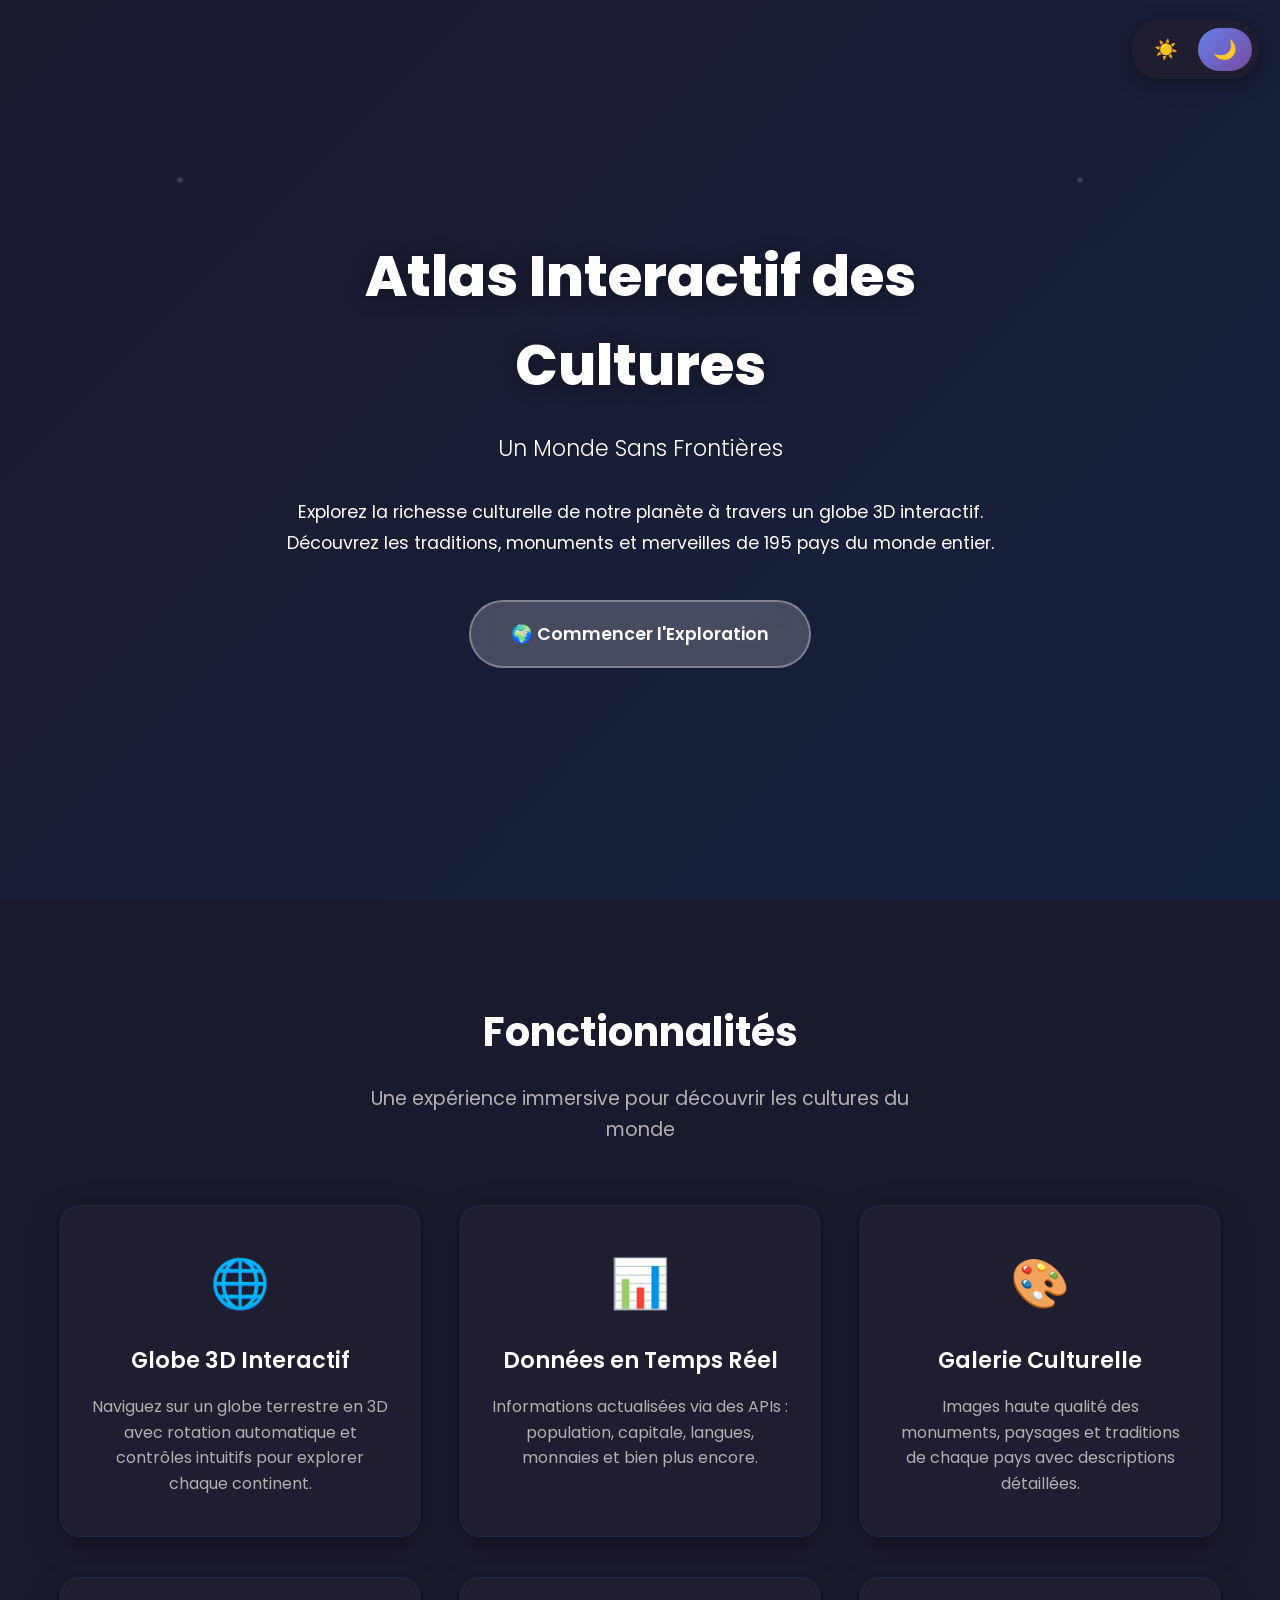
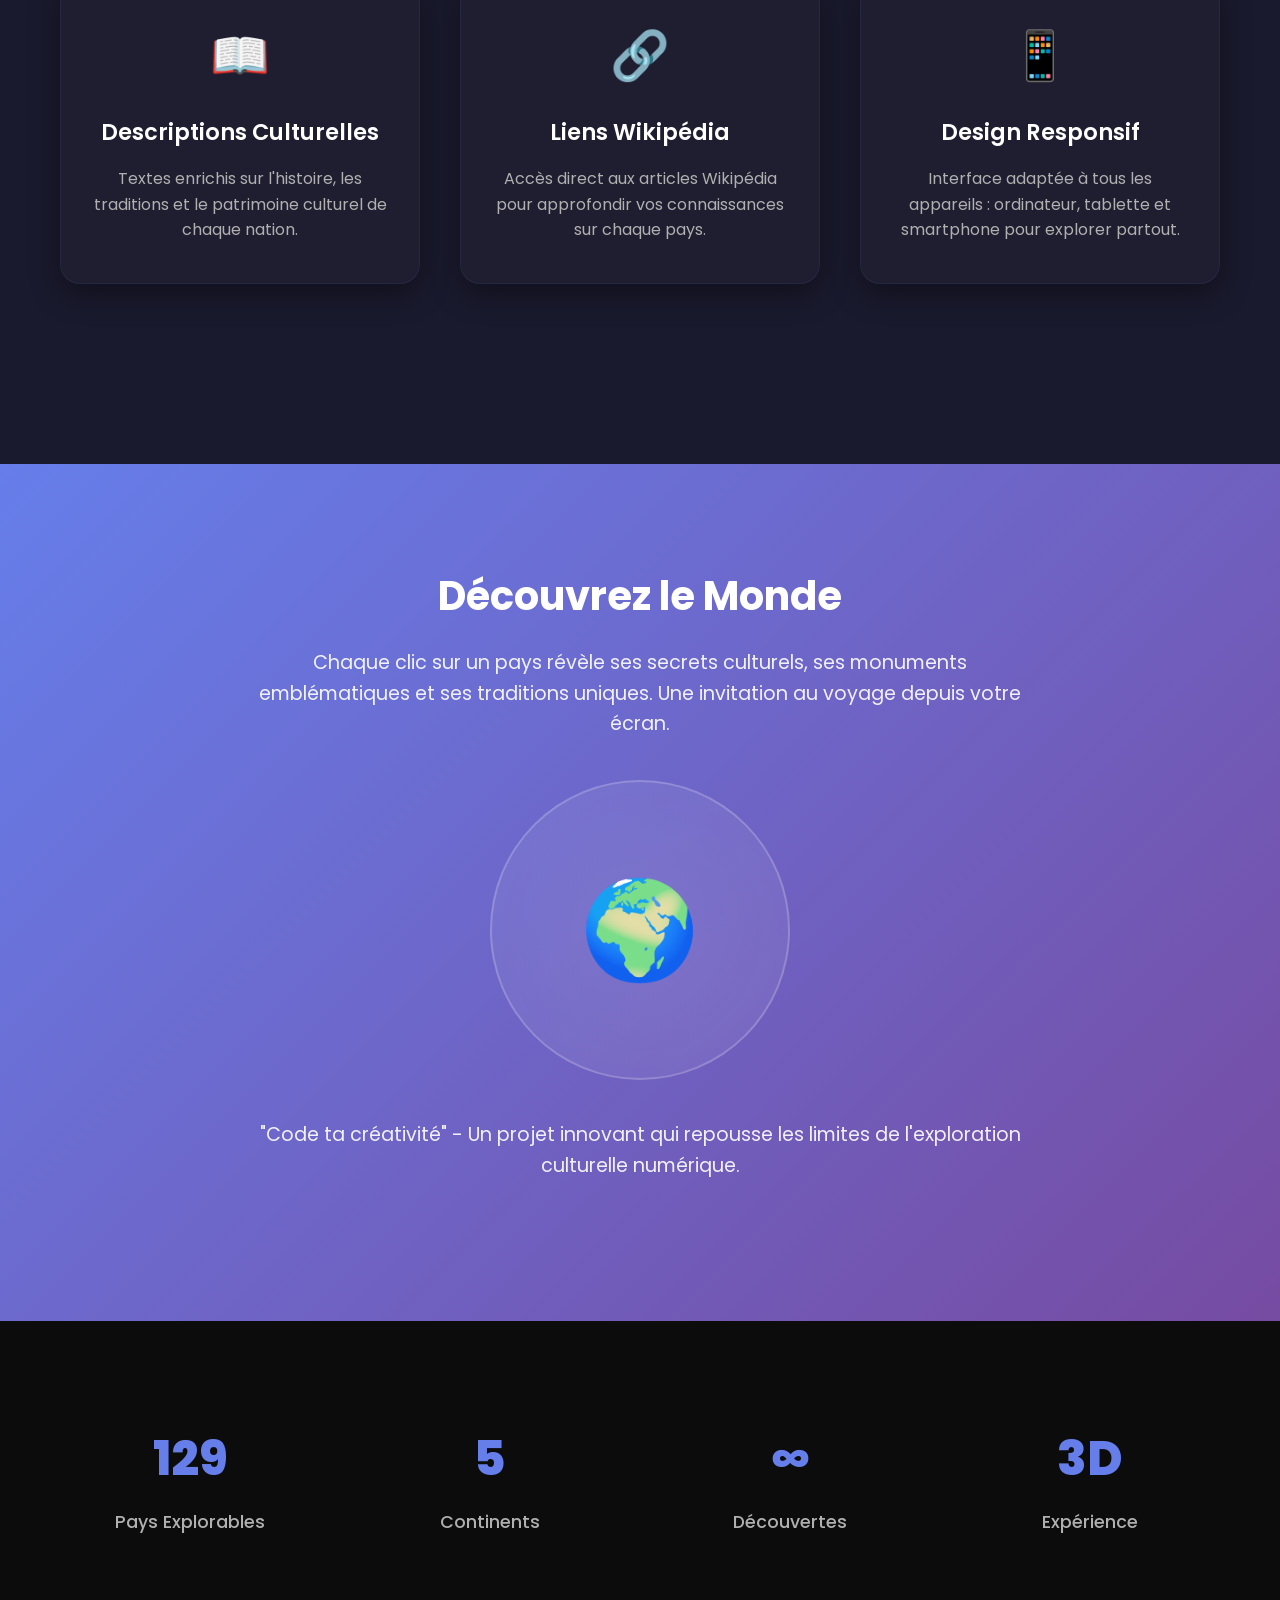
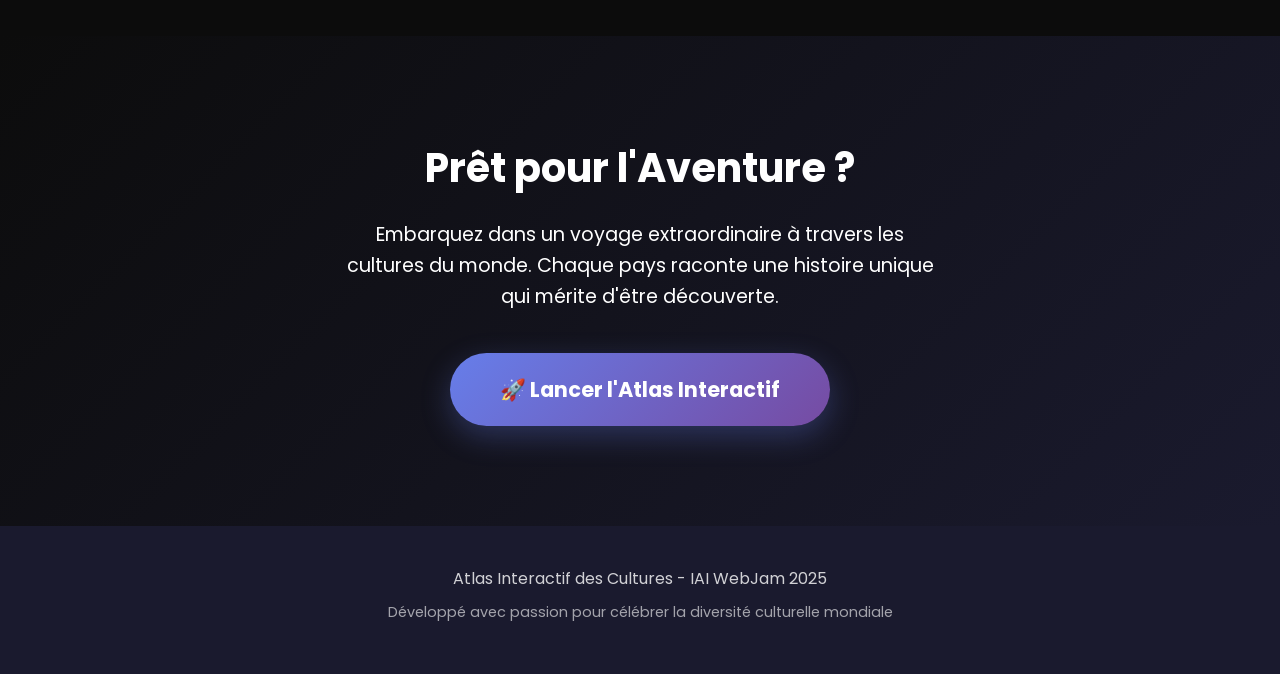
==== index.html @ f11c2cb9 "Renommage du fichier principal en index.html" ====
<!DOCTYPE html>
<html lang="fr" data-theme="dark">
<head>
  <meta charset="UTF-8">
  <meta name="viewport" content="width=device-width, initial-scale=1.0">
  <title>Atlas Interactif des Cultures - Un Monde Sans Frontières</title>
  <link rel="preconnect" href="https://fonts.googleapis.com">
  <link rel="preconnect" href="https://fonts.gstatic.com" crossorigin>
  <link href="https://fonts.googleapis.com/css2?family=Poppins:wght@300;400;500;600;700;800&display=swap" rel="stylesheet">
  <link rel="stylesheet" href="acceuil.css">
  
</head>
<body>
  <!-- Theme Switcher -->
  <div class="theme-switcher">
    <button id="lightTheme" title="Mode clair">☀️</button>
    <button id="darkTheme" class="active" title="Mode sombre">🌙</button>
  </div>

  <!-- Hero Section -->
  <section class="hero">
    <div class="hero-content">
      <h1>Atlas Interactif des Cultures</h1>
      <div class="subtitle">Un Monde Sans Frontières</div>
      <div class="description">
        Explorez la richesse culturelle de notre planète à travers un globe 3D interactif. 
        Découvrez les traditions, monuments et merveilles de 195 pays du monde entier.
      </div>
      <a href="atlas.html" class="cta-button">
        🌍 Commencer l'Exploration
      </a>
    </div>
  </section>

  <!-- Features Section -->
  <section class="features">
    <div class="container">
      <h2 class="section-title animate-on-scroll">Fonctionnalités</h2>
      <p class="section-subtitle animate-on-scroll">
        Une expérience immersive pour découvrir les cultures du monde
      </p>
      
      <div class="features-grid">
        <div class="feature-card animate-on-scroll">
          <span class="feature-icon">🌐</span>
          <h3>Globe 3D Interactif</h3>
          <p>Naviguez sur un globe terrestre en 3D avec rotation automatique et contrôles intuitifs pour explorer chaque continent.</p>
        </div>
        
        <div class="feature-card animate-on-scroll">
          <span class="feature-icon">📊</span>
          <h3>Données en Temps Réel</h3>
          <p>Informations actualisées via des APIs : population, capitale, langues, monnaies et bien plus encore.</p>
        </div>
        
        <div class="feature-card animate-on-scroll">
          <span class="feature-icon">🎨</span>
          <h3>Galerie Culturelle</h3>
          <p>Images haute qualité des monuments, paysages et traditions de chaque pays avec descriptions détaillées.</p>
        </div>
        
        <div class="feature-card animate-on-scroll">
          <span class="feature-icon">📖</span>
          <h3>Descriptions Culturelles</h3>
          <p>Textes enrichis sur l'histoire, les traditions et le patrimoine culturel de chaque nation.</p>
        </div>
        
        <div class="feature-card animate-on-scroll">
          <span class="feature-icon">🔗</span>
          <h3>Liens Wikipédia</h3>
          <p>Accès direct aux articles Wikipédia pour approfondir vos connaissances sur chaque pays.</p>
        </div>
        
        <div class="feature-card animate-on-scroll">
          <span class="feature-icon">📱</span>
          <h3>Design Responsif</h3>
          <p>Interface adaptée à tous les appareils : ordinateur, tablette et smartphone pour explorer partout.</p>
        </div>
      </div>
    </div>
  </section>

  <!-- Preview Section -->
  <section class="preview">
    <div class="container">
      <div class="preview-content animate-on-scroll">
        <h2>Découvrez le Monde</h2>
        <p>
          Chaque clic sur un pays révèle ses secrets culturels, ses monuments emblématiques 
          et ses traditions uniques. Une invitation au voyage depuis votre écran.
        </p>
        <div class="globe-demo">🌍</div>
        <p>
          "Code ta créativité" - Un projet innovant qui repousse les limites 
          de l'exploration culturelle numérique.
        </p>
      </div>
    </div>
  </section>

  <!-- Stats Section -->
  <section class="stats">
    <div class="container">
      <div class="stats-grid animate-on-scroll">
        <div class="stat-item">
          <span class="stat-number">195</span>
          <div class="stat-label">Pays Explorables</div>
        </div>
        <div class="stat-item">
          <span class="stat-number">7</span>
          <div class="stat-label">Continents</div>
        </div>
        <div class="stat-item">
          <span class="stat-number">∞</span>
          <div class="stat-label">Découvertes</div>
        </div>
        <div class="stat-item">
          <span class="stat-number">3D</span>
          <div class="stat-label">Expérience</div>
        </div>
      </div>
    </div>
  </section>

  <!-- Final CTA -->
  <section class="final-cta">
    <div class="container">
      <h2 class="animate-on-scroll">Prêt pour l'Aventure ?</h2>
      <p class="animate-on-scroll">
        Embarquez dans un voyage extraordinaire à travers les cultures du monde. 
        Chaque pays raconte une histoire unique qui mérite d'être découverte.
      </p>
      <a href="atlas.html" class="cta-button-large animate-on-scroll">
        🚀 Lancer l'Atlas Interactif
      </a>
    </div>
  </section>

  <!-- Footer -->
  <footer class="footer">
    <div class="container">
      <p>Atlas Interactif des Cultures - IAI WebJam 2025</p>
      <p class="credits">Développé avec passion pour célébrer la diversité culturelle mondiale</p>
    </div>
  </footer>

  <script>
    // Theme Switcher
    const html = document.documentElement;
    const lightBtn = document.getElementById('lightTheme');
    const darkBtn = document.getElementById('darkTheme');

    // Charger le thème sauvegardé
    const savedTheme = window.localStorage.getItem('theme') || 'dark';
    html.setAttribute('data-theme', savedTheme);
    updateThemeButtons(savedTheme);

    lightBtn.addEventListener('click', () => {
      html.setAttribute('data-theme', 'light');
      window.localStorage.setItem('theme', 'light');
      updateThemeButtons('light');
    });

    darkBtn.addEventListener('click', () => {
      html.setAttribute('data-theme', 'dark');
      window.localStorage.setItem('theme', 'dark');
      updateThemeButtons('dark');
    });

    function updateThemeButtons(theme) {
      if (theme === 'light') {
        lightBtn.classList.add('active');
        darkBtn.classList.remove('active');
      } else {
        darkBtn.classList.add('active');
        lightBtn.classList.remove('active');
      }
    }

    // Animation au scroll
    const observerOptions = {
      threshold: 0.1,
      rootMargin: '0px 0px -50px 0px'
    };

    const observer = new IntersectionObserver((entries) => {
      entries.forEach(entry => {
        if (entry.isIntersecting) {
          entry.target.classList.add('visible');
        }
      });
    }, observerOptions);

    document.querySelectorAll('.animate-on-scroll').forEach(el => {
      observer.observe(el);
    });

    // Parallaxe sur le hero
    window.addEventListener('scroll', () => {
      const scrolled = window.pageYOffset;
      const parallax = document.querySelector('.hero');
      if (parallax) {
        const speed = scrolled * 0.5;
        parallax.style.transform = `translateY(${speed}px)`;
      }
    });

    // Animation des stats
    const animateStats = () => {
      const stats = document.querySelectorAll('.stat-number');
      stats.forEach(stat => {
        if (stat.textContent === '∞' || stat.textContent === '3D') return;
        
        const target = parseInt(stat.textContent);
        let current = 0;
        const increment = target / 50;
        
        const updateCounter = () => {
          if (current < target) {
            current += increment;
            stat.textContent = Math.ceil(current);
            requestAnimationFrame(updateCounter);
          } else {
            stat.textContent = target;
          }
        };
        
        updateCounter();
      });
    };

    const statsObserver = new IntersectionObserver((entries) => {
      entries.forEach(entry => {
        if (entry.isIntersecting) {
          animateStats();
          statsObserver.unobserve(entry.target);
        }
      });
    }, { threshold: 0.5 });

    const statsSection = document.querySelector('.stats');
    if (statsSection) {
      statsObserver.observe(statsSection);
    }

    console.log('🌍 Page d\'accueil Atlas Interactif chargée avec succès !');
  </script>
</body>
</html>
---- acceuil.css ----
:root[data-theme="light"] {
      --bg-primary: #ffffff;
      --bg-secondary: #f8f9fa;
      --bg-gradient-start: #667eea;
      --bg-gradient-end: #764ba2;
      --text-primary: #333333;
      --text-secondary: #666666;
      --text-inverse: #ffffff;
      --card-bg: #ffffff;
      --shadow: rgba(0,0,0,0.1);
      --shadow-hover: rgba(0,0,0,0.15);
      --hero-gradient: linear-gradient(135deg, #667eea 0%, #764ba2 100%);
      --final-gradient: linear-gradient(135deg, #667eea 0%, #764ba2 100%);
    }

    :root[data-theme="dark"] {
      --bg-primary: #0c0c0c;
      --bg-secondary: #1a1a2e;
      --bg-gradient-start: #1a1a2e;
      --bg-gradient-end: #16213e;
      --text-primary: #ffffff;
      --text-secondary: #b0b0b0;
      --text-inverse: #ffffff;
      --card-bg: #1e1e30;
      --shadow: rgba(0,0,0,0.4);
      --shadow-hover: rgba(0,0,0,0.6);
      --hero-gradient: linear-gradient(135deg, #1a1a2e 0%, #16213e 100%);
      --final-gradient: linear-gradient(135deg, #0c0c0c 0%, #1a1a2e 100%);
    }

    * {
      margin: 0;
      padding: 0;
      box-sizing: border-box;
    }

    body {
      font-family: 'Poppins', sans-serif;
      line-height: 1.6;
      color: var(--text-primary);
      overflow-x: hidden;
      background: var(--bg-primary);
      transition: background 0.3s ease, color 0.3s ease;
    }

    /* Theme Switcher */
    .theme-switcher {
      position: fixed;
      top: 20px;
      right: 20px;
      z-index: 1000;
      background: var(--card-bg);
      border-radius: 50px;
      padding: 8px;
      box-shadow: 0 5px 20px var(--shadow);
      display: flex;
      gap: 5px;
      backdrop-filter: blur(10px);
      transition: all 0.3s ease;
    }

    .theme-switcher button {
      background: transparent;
      border: none;
      padding: 10px 15px;
      border-radius: 50px;
      cursor: pointer;
      font-size: 1.2rem;
      transition: all 0.3s ease;
      color: var(--text-secondary);
    }

    .theme-switcher button.active {
      background: linear-gradient(135deg, #667eea 0%, #764ba2 100%);
      color: white;
    }

    .theme-switcher button:hover {
      transform: scale(1.1);
    }

    /* Hero Section */
    .hero {
      min-height: 100vh;
      background: var(--hero-gradient);
      display: flex;
      align-items: center;
      justify-content: center;
      text-align: center;
      color: var(--text-inverse);
      position: relative;
      overflow: hidden;
    }

    .hero::before {
      content: '';
      position: absolute;
      top: 0;
      left: 0;
      right: 0;
      bottom: 0;
      background: url('data:image/svg+xml,<svg xmlns="http://www.w3.org/2000/svg" viewBox="0 0 1000 1000"><circle cx="200" cy="200" r="3" fill="rgba(255,255,255,0.3)"/><circle cx="800" cy="300" r="2" fill="rgba(255,255,255,0.2)"/></svg>');
      animation: float 20s ease-in-out infinite;
      opacity: 0.5;
    }

    @keyframes float {
      0%, 100% { transform: translateY(0px); }
      50% { transform: translateY(-20px); }
    }

    .hero-content {
      max-width: 800px;
      padding: 0 20px;
      z-index: 2;
      position: relative;
    }

    .hero h1 {
      font-size: 3.5rem;
      font-weight: 800;
      margin-bottom: 20px;
      text-shadow: 0 2px 20px rgba(0,0,0,0.3);
      animation: fadeInUp 1s ease-out;
    }

    .hero .subtitle {
      font-size: 1.4rem;
      margin-bottom: 30px;
      opacity: 0.9;
      font-weight: 300;
      animation: fadeInUp 1s ease-out 0.2s both;
    }

    .hero .description {
      font-size: 1.1rem;
      margin-bottom: 40px;
      opacity: 0.8;
      line-height: 1.8;
      animation: fadeInUp 1s ease-out 0.4s both;
    }

    .cta-button {
      display: inline-block;
      background: rgba(255,255,255,0.2);
      color: white;
      padding: 18px 40px;
      text-decoration: none;
      border-radius: 50px;
      font-weight: 600;
      font-size: 1.1rem;
      transition: all 0.3s ease;
      backdrop-filter: blur(10px);
      border: 2px solid rgba(255,255,255,0.3);
      animation: fadeInUp 1s ease-out 0.6s both;
    }

    .cta-button:hover {
      background: rgba(255,255,255,0.3);
      transform: translateY(-3px);
      box-shadow: 0 10px 30px rgba(0,0,0,0.3);
    }

    @keyframes fadeInUp {
      from {
        opacity: 0;
        transform: translateY(30px);
      }
      to {
        opacity: 1;
        transform: translateY(0);
      }
    }

    /* Features Section */
    .features {
      padding: 100px 0;
      background: var(--bg-secondary);
      transition: background 0.3s ease;
    }

    .container {
      max-width: 1200px;
      margin: 0 auto;
      padding: 0 20px;
    }

    .section-title {
      text-align: center;
      font-size: 2.5rem;
      font-weight: 700;
      margin-bottom: 20px;
      color: var(--text-primary);
      transition: color 0.3s ease;
    }

    .section-subtitle {
      text-align: center;
      font-size: 1.2rem;
      color: var(--text-secondary);
      margin-bottom: 60px;
      max-width: 600px;
      margin-left: auto;
      margin-right: auto;
      transition: color 0.3s ease;
    }

    .features-grid {
      display: grid;
      grid-template-columns: repeat(auto-fit, minmax(300px, 1fr));
      gap: 40px;
      margin-bottom: 80px;
    }

    .feature-card {
      background: var(--card-bg);
      padding: 40px 30px;
      border-radius: 20px;
      text-align: center;
      box-shadow: 0 10px 30px var(--shadow);
      transition: all 0.3s ease;
      border: 1px solid rgba(102, 126, 234, 0.1);
    }

    .feature-card:hover {
      transform: translateY(-10px);
      box-shadow: 0 20px 50px var(--shadow-hover);
      border-color: rgba(102, 126, 234, 0.3);
    }

    .feature-icon {
      font-size: 3rem;
      margin-bottom: 20px;
      display: block;
    }

    .feature-card h3 {
      font-size: 1.4rem;
      font-weight: 600;
      margin-bottom: 15px;
      color: var(--text-primary);
      transition: color 0.3s ease;
    }

    .feature-card p {
      color: var(--text-secondary);
      line-height: 1.6;
      transition: color 0.3s ease;
    }

    /* Preview Section */
    .preview {
      padding: 100px 0;
      background: linear-gradient(135deg, #667eea 0%, #764ba2 100%);
      color: white;
      text-align: center;
    }

    .preview-content {
      max-width: 800px;
      margin: 0 auto;
    }

    .preview h2 {
      font-size: 2.5rem;
      font-weight: 700;
      margin-bottom: 20px;
    }

    .preview p {
      font-size: 1.2rem;
      margin-bottom: 40px;
      opacity: 0.9;
    }

    .globe-demo {
      width: 300px;
      height: 300px;
      margin: 40px auto;
      background: radial-gradient(circle, rgba(255,255,255,0.1) 0%, rgba(255,255,255,0.05) 100%);
      border-radius: 50%;
      display: flex;
      align-items: center;
      justify-content: center;
      font-size: 6rem;
      animation: rotate 10s linear infinite;
      border: 2px solid rgba(255,255,255,0.2);
    }

    @keyframes rotate {
      from { transform: rotate(0deg); }
      to { transform: rotate(360deg); }
    }

    /* Stats Section */
    .stats {
      padding: 80px 0;
      background: var(--bg-primary);
      transition: background 0.3s ease;
    }

    .stats-grid {
      display: grid;
      grid-template-columns: repeat(auto-fit, minmax(200px, 1fr));
      gap: 40px;
      text-align: center;
    }

    .stat-item {
      padding: 20px;
    }

    .stat-number {
      font-size: 3rem;
      font-weight: 800;
      color: #667eea;
      margin-bottom: 10px;
      display: block;
    }

    .stat-label {
      font-size: 1.1rem;
      color: var(--text-secondary);
      font-weight: 500;
      transition: color 0.3s ease;
    }

    /* Call to Action Final */
    .final-cta {
      padding: 100px 0;
      background: var(--final-gradient);
      color: white;
      text-align: center;
      transition: background 0.3s ease;
    }

    .final-cta h2 {
      font-size: 2.5rem;
      font-weight: 700;
      margin-bottom: 20px;
    }

    .final-cta p {
      font-size: 1.2rem;
      margin-bottom: 40px;
      opacity: 0.9;
      max-width: 600px;
      margin-left: auto;
      margin-right: auto;
    }

    .cta-button-large {
      display: inline-block;
      background: linear-gradient(135deg, #667eea 0%, #764ba2 100%);
      color: white;
      padding: 20px 50px;
      text-decoration: none;
      border-radius: 50px;
      font-weight: 700;
      font-size: 1.3rem;
      transition: all 0.3s ease;
      box-shadow: 0 10px 30px rgba(102, 126, 234, 0.3);
    }

    .cta-button-large:hover {
      transform: translateY(-5px);
      box-shadow: 0 15px 40px rgba(102, 126, 234, 0.4);
    }

    /* Footer */
    .footer {
      padding: 40px 0;
      background: var(--bg-secondary);
      color: var(--text-primary);
      text-align: center;
      transition: all 0.3s ease;
    }

    .footer p {
      margin-bottom: 10px;
      opacity: 0.8;
    }

    .footer .credits {
      font-size: 0.9rem;
      opacity: 0.6;
    }

    /* Animations d'apparition */
    .animate-on-scroll {
      opacity: 0;
      transform: translateY(30px);
      transition: all 0.6s ease;
    }

    .animate-on-scroll.visible {
      opacity: 1;
      transform: translateY(0);
    }

    /* Responsive */
    @media (max-width: 768px) {
      .hero h1 {
        font-size: 2.5rem;
      }

      .hero .subtitle {
        font-size: 1.2rem;
      }

      .hero .description {
        font-size: 1rem;
      }

      .section-title {
        font-size: 2rem;
      }

      .features-grid {
        grid-template-columns: 1fr;
        gap: 30px;
      }

      .globe-demo {
        width: 200px;
        height: 200px;
        font-size: 4rem;
      }

      .stats-grid {
        grid-template-columns: repeat(2, 1fr);
      }

      .final-cta h2 {
        font-size: 2rem;
      }

      .theme-switcher {
        top: 10px;
        right: 10px;
      }
    }
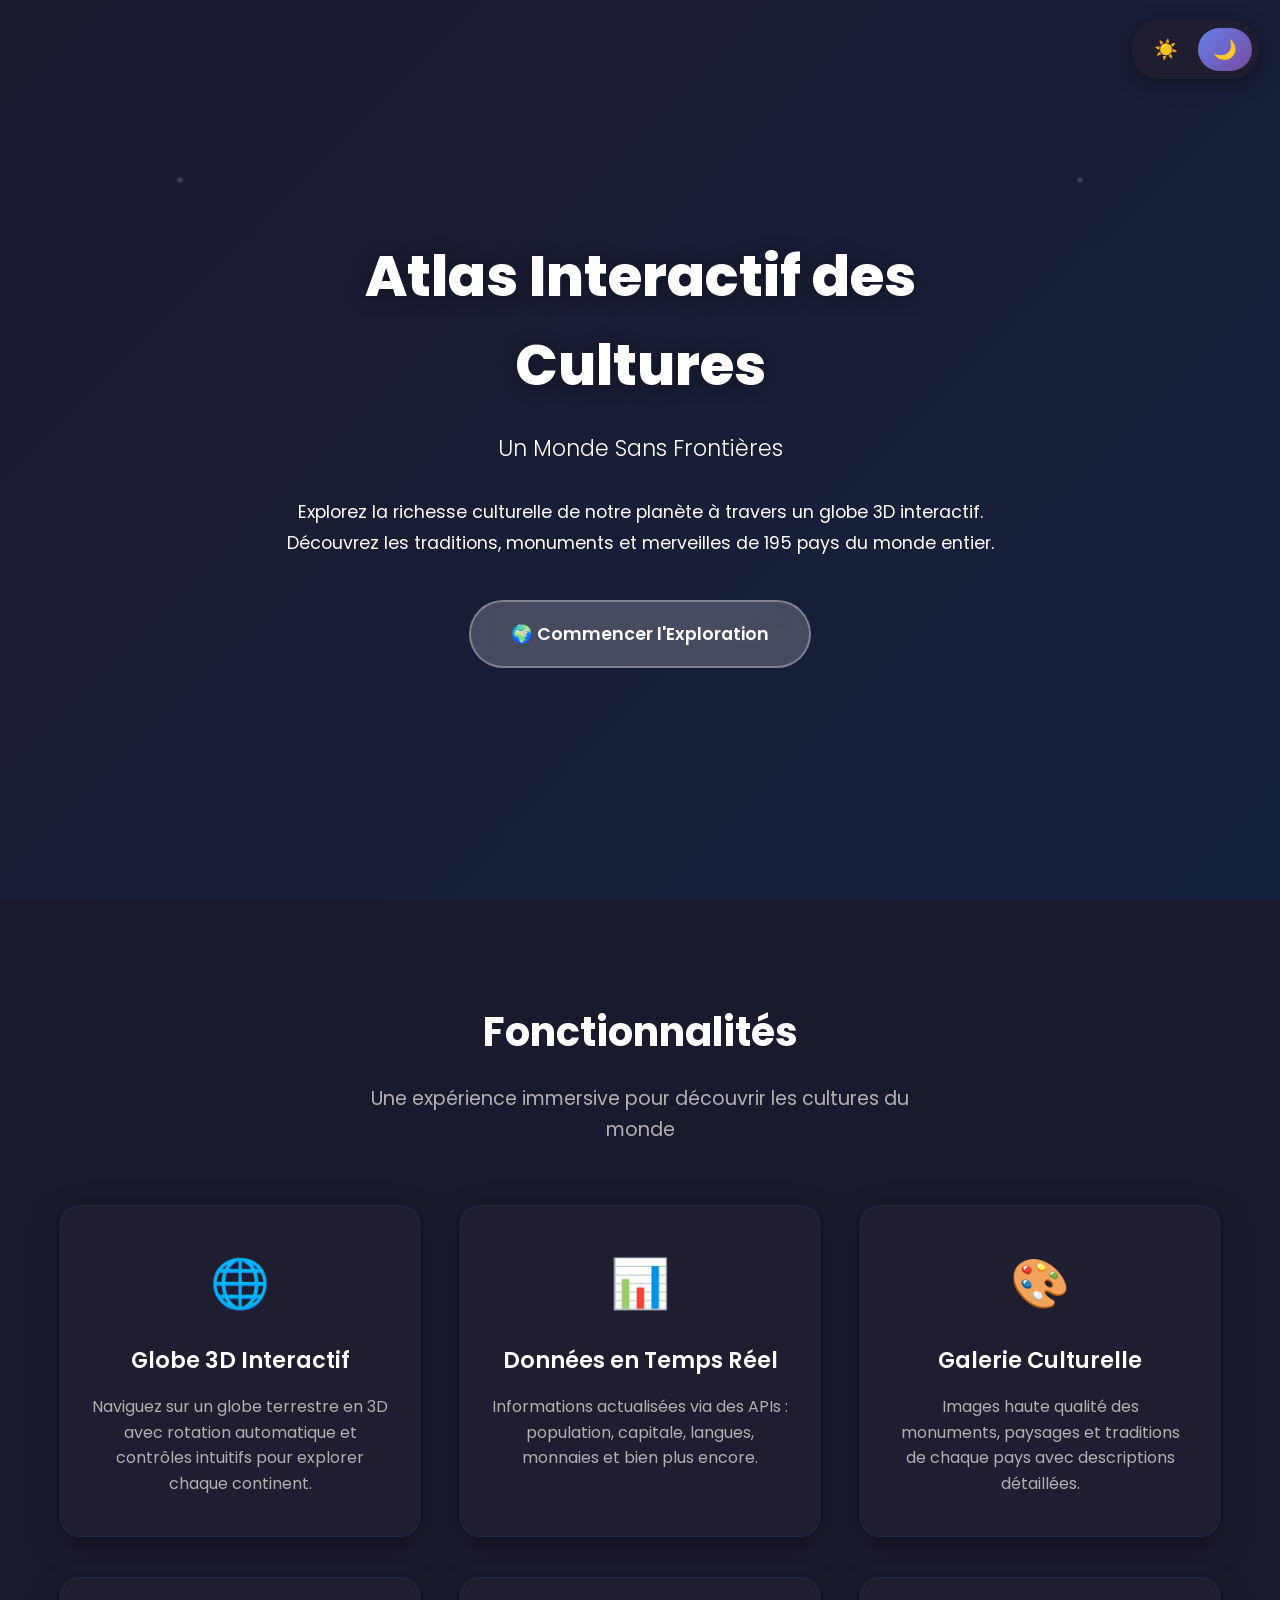
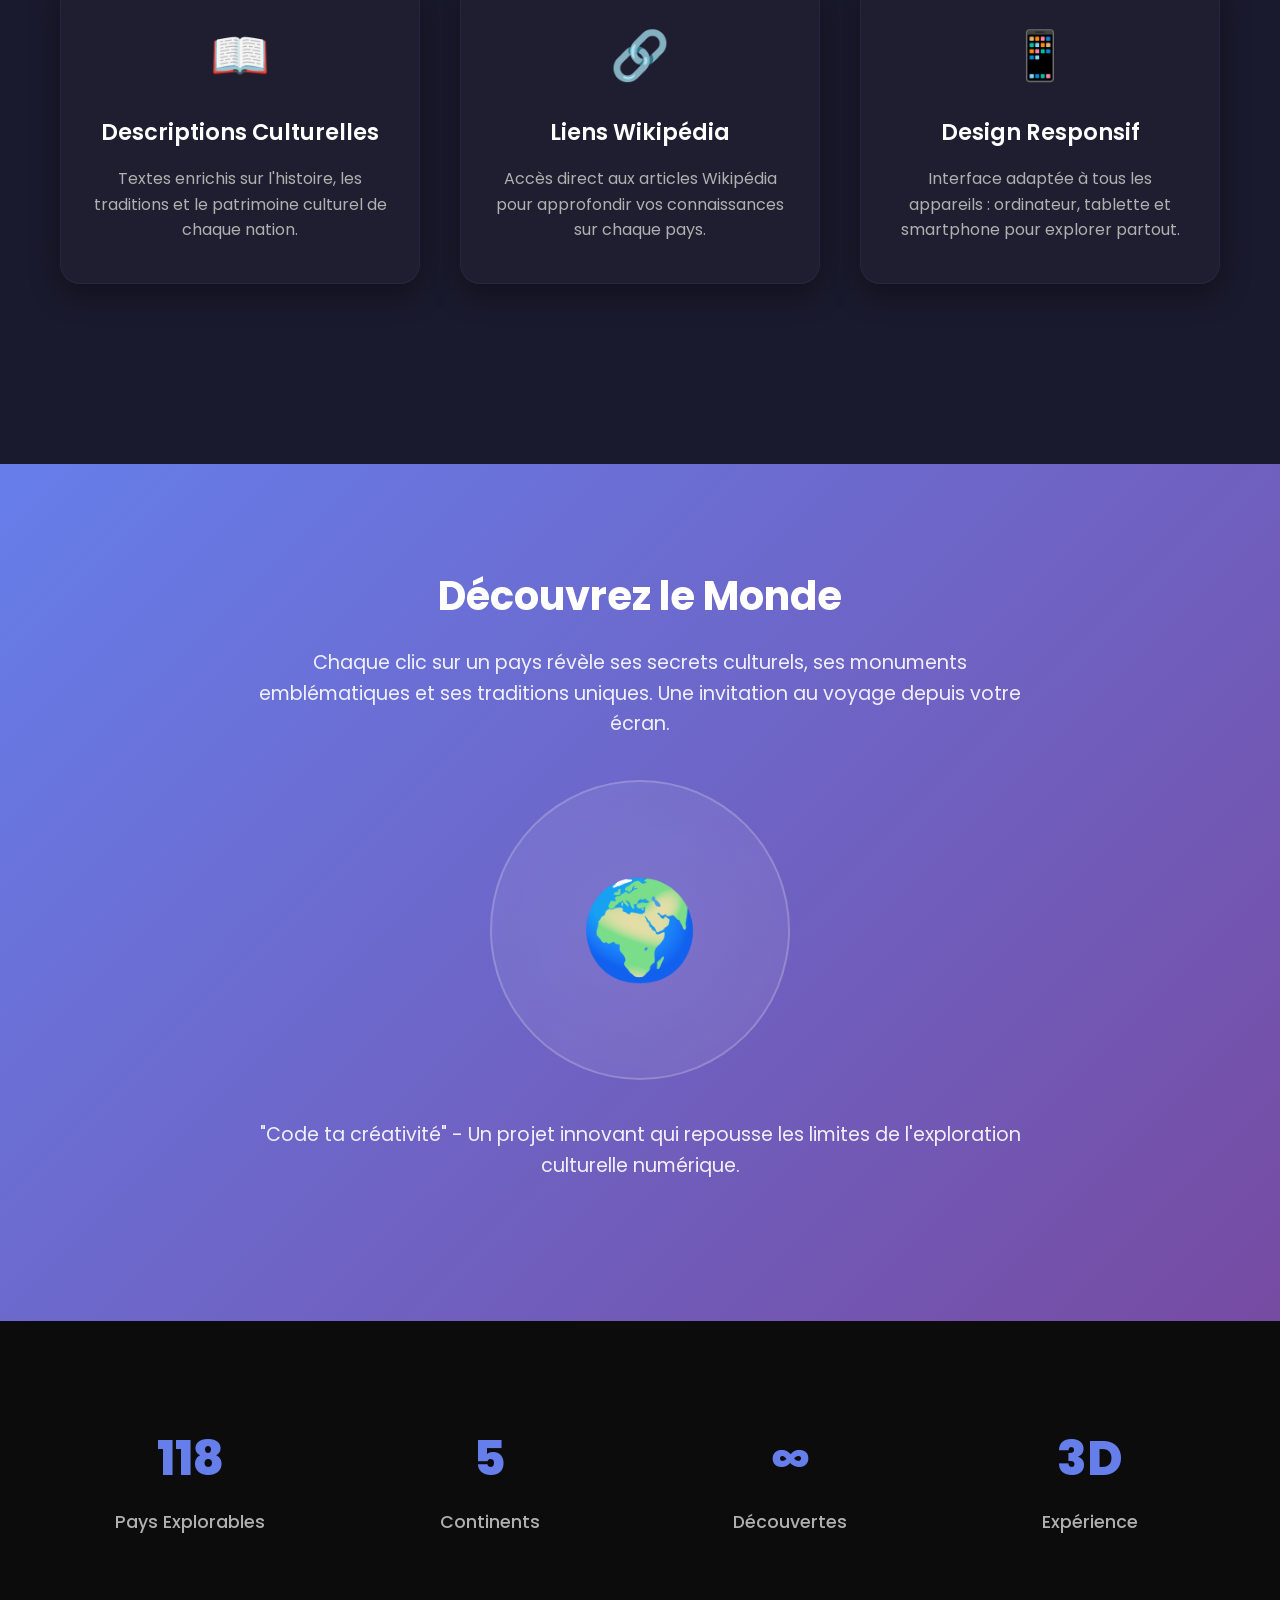
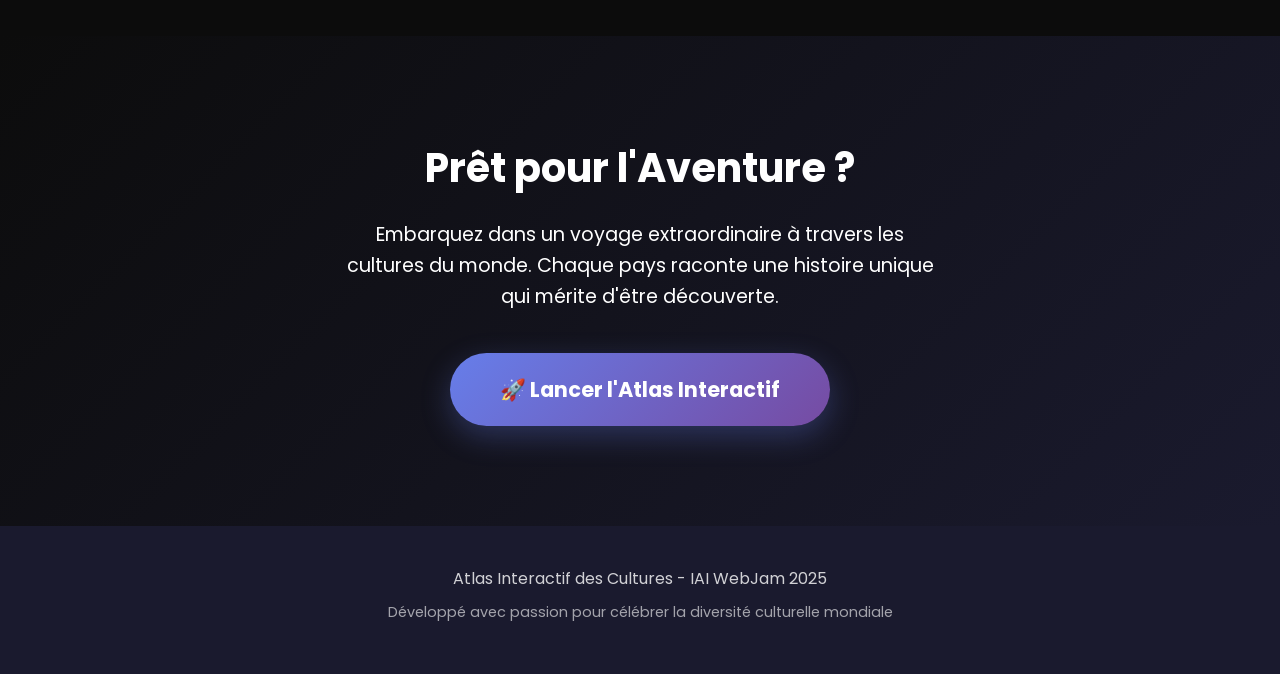
==== commit 4b28b13d: "MAJ" ====
--- a/index.html
+++ b/index.html
@@ -17,7 +17,6 @@
     <button id="darkTheme" class="active" title="Mode sombre">🌙</button>
   </div>
 
-  <!-- Hero Section -->
   <section class="hero">
     <div class="hero-content">
       <h1>Atlas Interactif des Cultures</h1>
@@ -32,7 +31,6 @@
     </div>
   </section>
 
-  <!-- Features Section -->
   <section class="features">
     <div class="container">
       <h2 class="section-title animate-on-scroll">Fonctionnalités</h2>
@@ -80,7 +78,6 @@
     </div>
   </section>
 
-  <!-- Preview Section -->
   <section class="preview">
     <div class="container">
       <div class="preview-content animate-on-scroll">
@@ -98,7 +95,6 @@
     </div>
   </section>
 
-  <!-- Stats Section -->
   <section class="stats">
     <div class="container">
       <div class="stats-grid animate-on-scroll">
@@ -136,7 +132,6 @@
     </div>
   </section>
 
-  <!-- Footer -->
   <footer class="footer">
     <div class="container">
       <p>Atlas Interactif des Cultures - IAI WebJam 2025</p>
@@ -145,12 +140,10 @@
   </footer>
 
   <script>
-    // Theme Switcher
     const html = document.documentElement;
     const lightBtn = document.getElementById('lightTheme');
     const darkBtn = document.getElementById('darkTheme');
 
-    // Charger le thème sauvegardé
     const savedTheme = window.localStorage.getItem('theme') || 'dark';
     html.setAttribute('data-theme', savedTheme);
     updateThemeButtons(savedTheme);
@@ -177,7 +170,6 @@
       }
     }
 
-    // Animation au scroll
     const observerOptions = {
       threshold: 0.1,
       rootMargin: '0px 0px -50px 0px'
@@ -195,7 +187,6 @@
       observer.observe(el);
     });
 
-    // Parallaxe sur le hero
     window.addEventListener('scroll', () => {
       const scrolled = window.pageYOffset;
       const parallax = document.querySelector('.hero');
@@ -205,7 +196,6 @@
       }
     });
 
-    // Animation des stats
     const animateStats = () => {
       const stats = document.querySelectorAll('.stat-number');
       stats.forEach(stat => {
